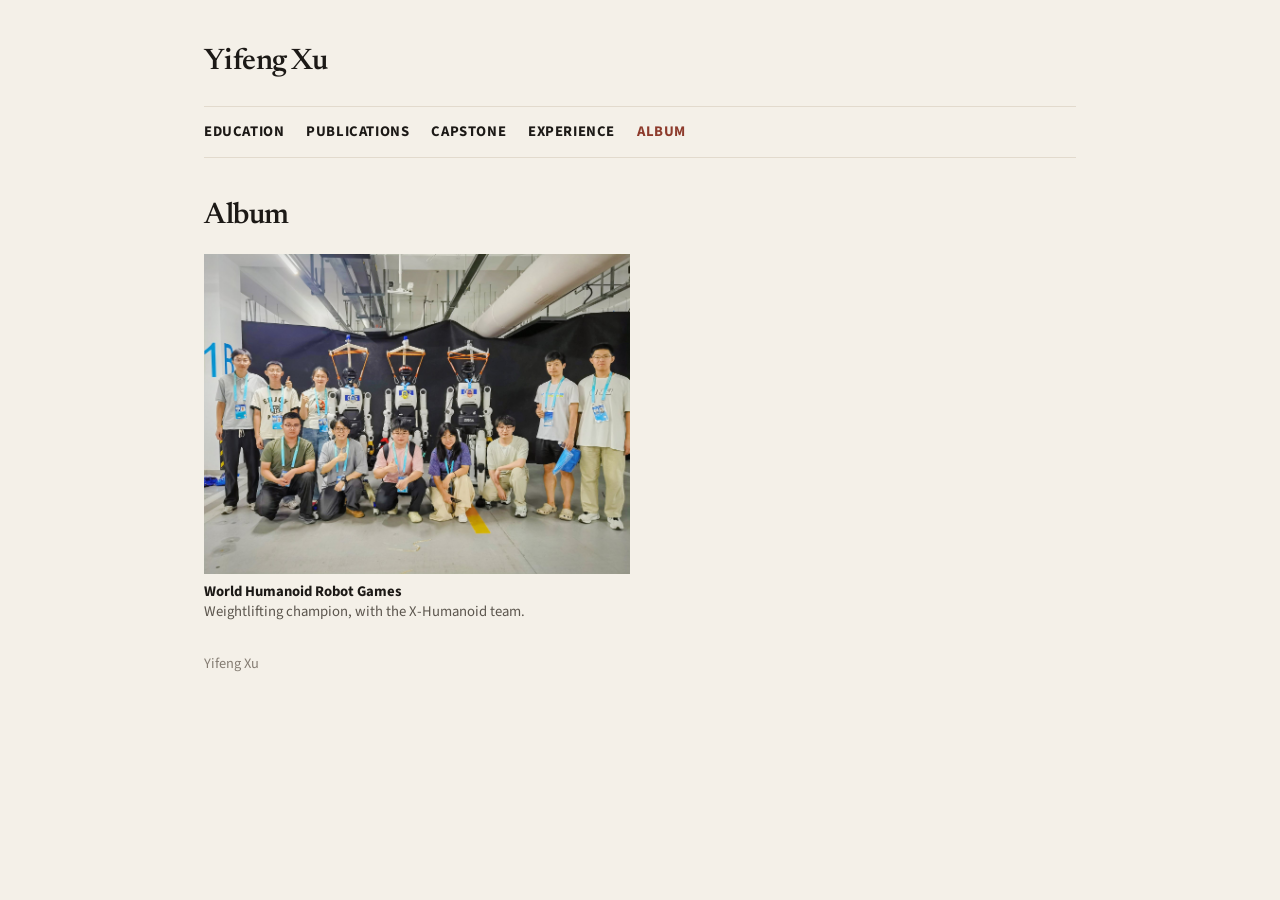
==== album.html @ a4d5b9a3 "Publish the current academic site." ====
<!DOCTYPE html>
<html lang="en">
<head>
  <meta charset="utf-8">
  <meta name="viewport" content="width=device-width, initial-scale=1">
  <title>Album — Yifeng Xu</title>
  <meta name="description" content="Photographs from Yifeng Xu's research and life.">
  <link rel="preconnect" href="https://fonts.googleapis.com">
  <link rel="preconnect" href="https://fonts.gstatic.com" crossorigin>
  <link href="https://fonts.googleapis.com/css2?family=Newsreader:ital,opsz,wght@0,6..72,450;0,6..72,560;1,6..72,450&family=Source+Sans+3:ital,wght@0,400;0,600;0,700;1,400&display=swap" rel="stylesheet">
  <link rel="stylesheet" href="style.css">
</head>
<body>
  <div class="wrap">
    <header class="page-head">
      <a href="index.html">Yifeng Xu</a>
    </header>

    <nav aria-label="Page">
      <a href="index.html#education">Education</a>
      <a href="index.html#publications">Publications</a>
      <a href="index.html#capstone">Capstone</a>
      <a href="index.html#experience">Experience</a>
      <a href="album.html" aria-current="page">Album</a>
    </nav>

    <main>
      <section>
        <h2>Album</h2>
        <div class="album">
          <figure>
            <a href="assets/album/wrc_weightlifting.jpg">
              <img src="assets/album/wrc_weightlifting.jpg" alt="X-Humanoid team with three humanoid robots at the World Humanoid Robot Games weightlifting competition" width="1800" height="1350">
            </a>
            <figcaption><strong>World Humanoid Robot Games</strong> Weightlifting champion, with the X-Humanoid team.</figcaption>
          </figure>
        </div>
      </section>
    </main>

    <footer>
      <p>Yifeng Xu</p>
    </footer>
  </div>

  <dialog class="lightbox" id="lightbox">
    <img alt="">
    <p></p>
  </dialog>
  <script>
    const lightbox = document.getElementById("lightbox");
    const lightboxImg = lightbox.querySelector("img");
    const lightboxCaption = lightbox.querySelector("p");

    document.querySelectorAll(".album a").forEach((link) => {
      link.addEventListener("click", (event) => {
        event.preventDefault();
        const photo = link.querySelector("img");
        const caption = link.closest("figure").querySelector("figcaption");
        lightboxImg.src = link.href;
        lightboxImg.alt = photo.alt;
        lightboxCaption.textContent = caption.innerText;
        lightbox.showModal();
      });
    });

    lightbox.addEventListener("click", () => lightbox.close());
  </script>
</body>
</html>
---- style.css ----
:root {
  --bg: #f4f0e8;
  --ink: #1c1916;
  --muted: #5c564e;
  --faint: #847c72;
  --line: #e2dacd;
  --accent: #8d3b2c;
  --serif: "Newsreader", "Iowan Old Style", Palatino, "Palatino Linotype", Georgia, serif;
  --sans: "Source Sans 3", "Segoe UI", Helvetica, Arial, sans-serif;
  --measure: 920px;
}

* { box-sizing: border-box; }

html { scroll-behavior: auto; }

body {
  margin: 0;
  background: var(--bg);
  color: var(--ink);
  font-family: var(--sans);
  font-size: 17.5px;
  line-height: 1.5;
}

.wrap {
  max-width: var(--measure);
  margin: 0 auto;
  padding: 48px 24px 32px;
}

a {
  color: var(--accent);
  text-decoration-thickness: 1px;
  text-underline-offset: 2px;
}

a:hover { text-decoration: none; }

.hero {
  display: grid;
  grid-template-columns: 1fr 196px;
  gap: 36px;
  align-items: start;
}

.kicker {
  margin: 0 0 8px;
  color: var(--accent);
  font-size: 0.82rem;
  font-weight: 700;
  letter-spacing: 0.08em;
  text-transform: uppercase;
}

h1 {
  margin: 0;
  font-family: var(--serif);
  font-weight: 560;
  font-size: 3.4rem;
  line-height: 0.95;
  letter-spacing: -0.02em;
}

.role {
  margin: 14px 0 0;
  color: var(--muted);
  font-size: 1.05rem;
}

.bio {
  margin: 16px 0 0;
  max-width: 38rem;
}

.identity {
  display: flex;
  flex-direction: column;
  align-items: center;
  width: 196px;
  margin-top: 0;
  text-align: center;
}

.contact {
  margin: 8px 0 0;
  font-size: 0.86rem;
  font-weight: 600;
  line-height: 1.3;
}

.contact + .contact { margin-top: 2px; }

.portrait {
  width: 168px;
  height: 168px;
  object-fit: cover;
  object-position: center;
  border-radius: 2px;
}

nav {
  display: flex;
  gap: 22px;
  margin-top: 28px;
  padding: 14px 0;
  border-top: 1px solid var(--line);
  border-bottom: 1px solid var(--line);
}

nav a {
  color: var(--ink);
  font-size: 0.92rem;
  font-weight: 700;
  letter-spacing: 0.04em;
  text-transform: uppercase;
  text-decoration: none;
}

nav a:hover,
nav a[aria-current="page"] { color: var(--accent); }

.page-head { margin: 0; }

.page-head a {
  color: var(--ink);
  font-family: var(--serif);
  font-size: 1.85rem;
  font-weight: 560;
  letter-spacing: -0.02em;
  line-height: 1;
  text-decoration: none;
}

.page-head a:hover { color: var(--accent); }

section { padding-top: 36px; }

h2 {
  margin: 0 0 6px;
  font-family: var(--serif);
  font-weight: 560;
  font-size: 1.85rem;
  letter-spacing: -0.015em;
}

.pub {
  display: grid;
  grid-template-columns: 168px 1fr;
  gap: 4px 20px;
  align-items: start;
  padding: 18px 0 16px;
}

.job {
  padding: 22px 0;
  border-bottom: 1px solid var(--line);
}

.pub h3,
.job h3 {
  margin: 0;
  font-weight: 700;
  line-height: 1.3;
}

.pub h3 {
  font-family: var(--sans);
  font-size: 1.05rem;
  letter-spacing: 0;
}

.pub { scroll-margin-top: 12px; }

#capstone { scroll-margin-top: 12px; }

.pub-no {
  margin-right: 0.35em;
  color: var(--accent);
  font-weight: 700;
}

.cite {
  color: var(--accent);
  font-size: 0.75em;
  font-weight: 700;
  line-height: 0;
  text-decoration: none;
  vertical-align: super;
}

.cite:hover { text-decoration: underline; }

.job h3 {
  font-family: var(--serif);
  font-weight: 560;
  font-size: 1.28rem;
  letter-spacing: -0.01em;
}

.authors,
.pub p,
.job p {
  margin: 3px 0 0;
}

.authors {
  color: var(--ink);
  font-size: 0.98rem;
  font-weight: 400;
  line-height: 1.4;
}

.authors strong {
  font-weight: 700;
}

.meta {
  color: #3f3a36;
  font-family: var(--serif);
  font-style: italic;
  font-size: 1rem;
}

.meta strong {
  font-style: italic;
}

.links {
  margin-top: 2px;
  font-size: 0.98rem;
}

.links a {
  color: #1a56c4;
  font-weight: 600;
  text-decoration: none;
}

.links a:hover { text-decoration: underline; }

.award {
  margin-left: 6px;
  color: #be185d;
  font-family: var(--sans);
  font-style: normal;
  font-weight: 700;
  font-size: 0.95rem;
}

.note {
  margin-left: 8px;
  color: var(--faint);
  font-family: var(--sans);
  font-style: normal;
  font-size: 0.85rem;
}

.teaser {
  display: flex;
  align-items: center;
  justify-content: center;
  width: 168px;
  height: 112px;
  margin: 2px 0 0;
  overflow: hidden;
  background: #ebe6dc;
}

.teaser img {
  display: block;
  width: 100%;
  height: 100%;
  max-width: none;
  max-height: none;
  object-fit: cover;
  object-position: center;
  background: transparent;
  border: none;
}

.teaser.fit img { object-fit: contain; }

.logo-row {
  display: flex;
  align-items: center;
  gap: 12px;
  margin: 0 0 8px;
}

.org-logo {
  display: block;
  height: 62px;
  width: auto;
  max-width: 100%;
  margin: 0 0 8px;
}

.logo-row .org-logo { margin: 0; }

.logo-row a {
  line-height: 0;
  text-decoration: none;
}

.school-logo-link {
  display: inline-block;
  line-height: 0;
  margin: 0 0 8px;
  text-decoration: none;
}

.school-logo {
  display: block;
  height: 40px;
  width: auto;
  max-width: 100%;
}

.school-logo-umich { height: 30px; }

.school-logo-xjtlu { height: 28px; }

.demo {
  display: block;
  width: 248px;
  max-width: 100%;
  height: auto;
  margin-top: 10px;
}

.job {
  display: grid;
  grid-template-columns: max-content 1fr;
  gap: 12px 28px;
  align-items: start;
}

.when {
  margin: 3px 0 0;
  color: var(--faint);
  font-size: 0.95rem;
  font-variant-numeric: tabular-nums;
  white-space: nowrap;
}

.where { color: var(--muted); }

.courses {
  list-style: none;
  display: grid;
  grid-template-columns: 1fr 1fr;
  gap: 1px 28px;
  margin: 4px 0 0;
  padding: 0;
}

.courses li {
  margin: 0;
  padding: 1px 0;
  font-size: 0.86rem;
  line-height: 1.35;
}

.courses .code {
  margin-right: 8px;
  color: var(--ink);
  font-weight: 700;
}

.courses li > span:last-child {
  margin-left: 6px;
  color: var(--faint);
}

.terrain {
  display: grid;
  grid-template-columns: repeat(4, minmax(0, 1fr));
  gap: 10px;
  margin: 14px 0 0;
}

.terrain a {
  display: flex;
  align-items: center;
  gap: 10px;
  min-width: 0;
  padding: 9px 12px;
  border: 1px solid var(--line);
  color: var(--ink);
  font-size: 0.9rem;
  line-height: 1.25;
  text-decoration: none;
}

.terrain a:hover {
  border-color: var(--accent);
  color: var(--accent);
}

.terrain strong {
  display: block;
  font-weight: 700;
}

.terrain .play {
  flex: none;
  width: 0;
  height: 0;
  border-style: solid;
  border-width: 7px 0 7px 11px;
  border-color: transparent transparent transparent currentColor;
}

.album {
  display: grid;
  grid-template-columns: repeat(2, minmax(0, 1fr));
  gap: 26px 20px;
  margin: 16px 0 0;
}

.album figure { margin: 0; }

.album a {
  display: block;
  line-height: 0;
  background: #ebe6dc;
}

.album img {
  display: block;
  width: 100%;
  min-width: 0;
  max-width: 100%;
  height: auto;
  aspect-ratio: 4 / 3;
  object-fit: cover;
  object-position: center;
}

.album figcaption {
  margin-top: 8px;
  color: var(--muted);
  font-size: 0.92rem;
  line-height: 1.4;
}

.album figcaption strong {
  display: block;
  color: var(--ink);
  font-weight: 700;
}

.lightbox {
  width: min(1280px, 94vw);
  max-height: 92vh;
  margin: auto;
  padding: 0;
  border: none;
  background: transparent;
  overflow: visible;
}

.lightbox::backdrop {
  background: rgba(28, 25, 22, 0.78);
}

.lightbox img,
.lightbox video {
  display: block;
  width: 100%;
  max-height: 82vh;
  object-fit: contain;
  background: #1c1916;
}

.lightbox img[hidden],
.lightbox video[hidden] {
  display: none;
}

.lightbox p {
  margin: 10px 0 0;
  color: #f4f0e8;
  font-size: 0.95rem;
  line-height: 1.4;
}

footer {
  margin-top: 8px;
  padding: 22px 0 12px;
  color: var(--faint);
  font-size: 0.9rem;
}

footer p { margin: 0; }

@media (max-width: 680px) {
  .wrap { padding-top: 28px; }

  h1 { font-size: 2.6rem; }

  .hero {
    grid-template-columns: 1fr;
  }

  .identity {
    order: -1;
    align-items: flex-start;
    width: auto;
    margin-top: 0;
    margin-bottom: 8px;
    text-align: left;
  }

  .portrait {
    width: 128px;
    height: 128px;
  }

  .job { grid-template-columns: 1fr; gap: 2px; }

  .courses { grid-template-columns: 1fr; }

  .pub {
    grid-template-columns: 112px 1fr;
    gap: 12px;
    align-items: start;
  }

  .teaser {
    width: 112px;
    height: 76px;
  }

  nav { flex-wrap: wrap; row-gap: 8px; }

  nav a { flex-shrink: 0; }

  .album { grid-template-columns: minmax(0, 1fr); }

  .terrain { grid-template-columns: repeat(2, minmax(0, 1fr)); }
}
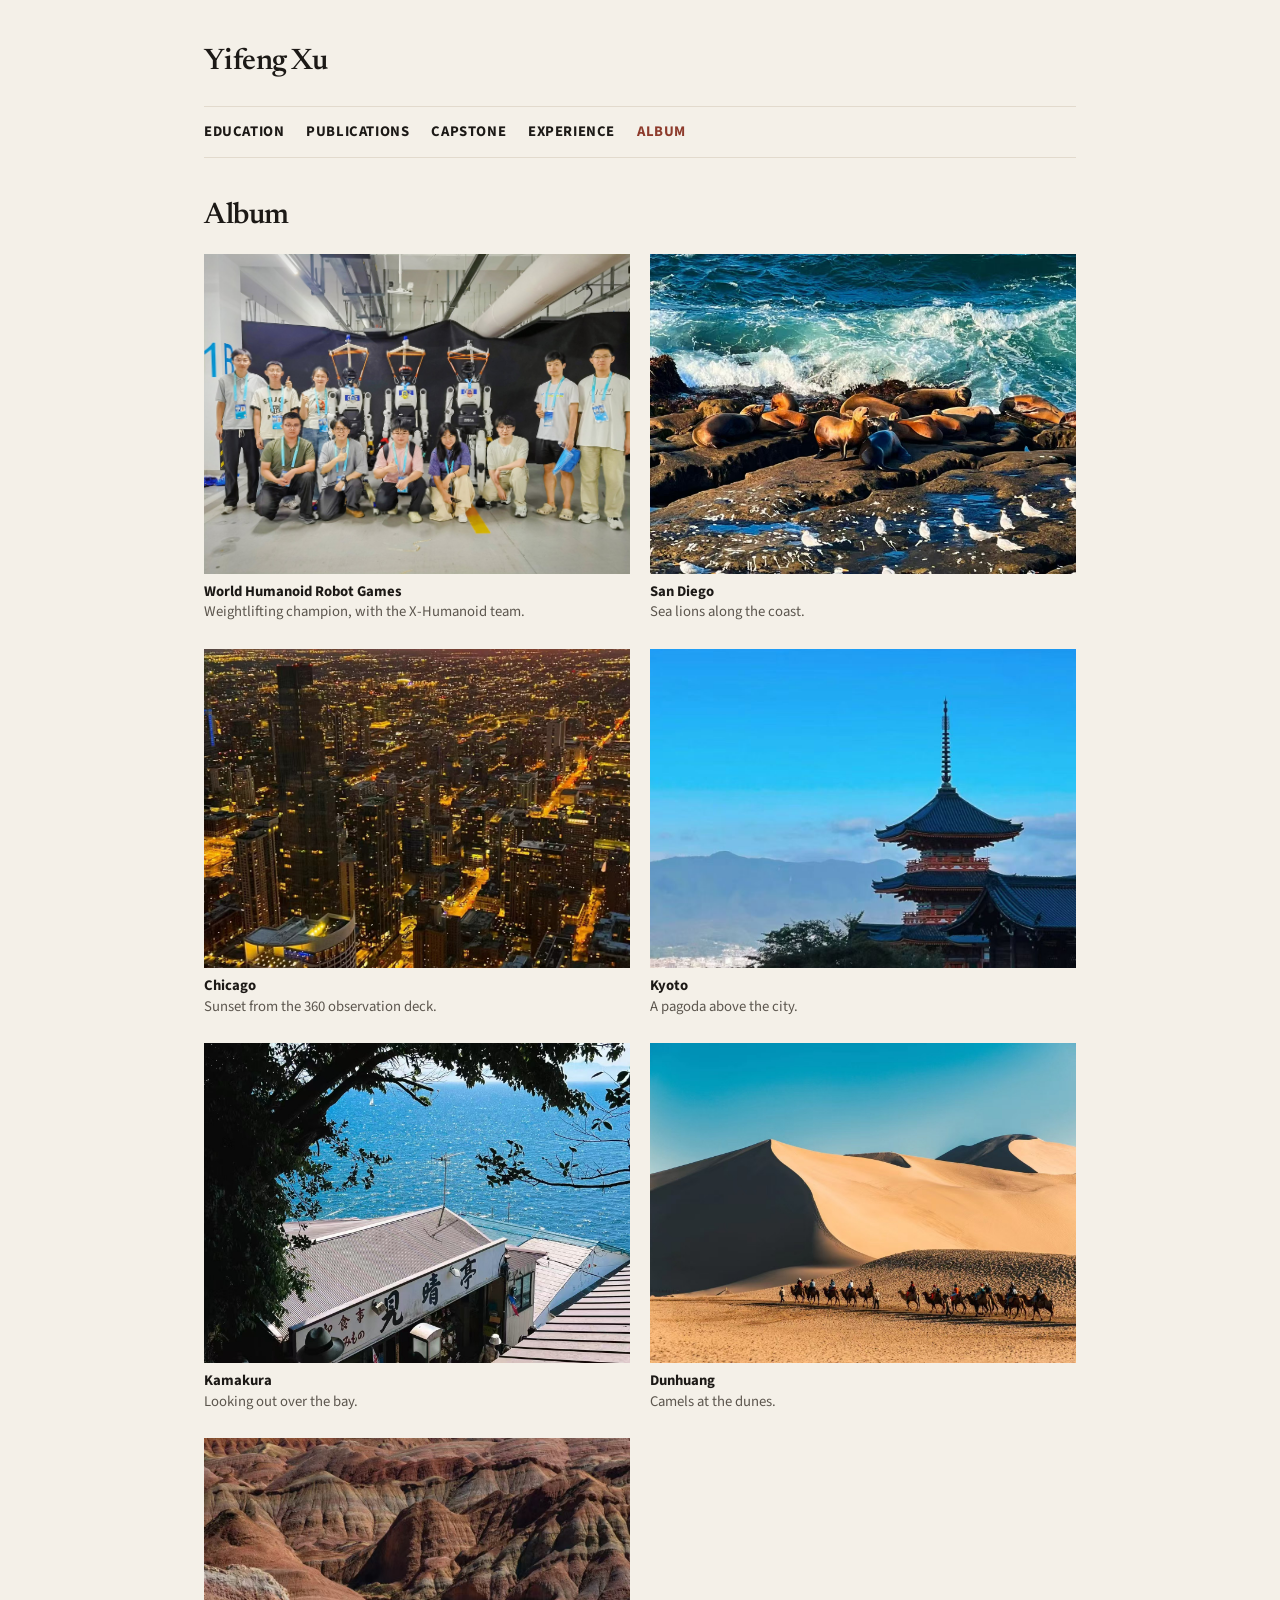
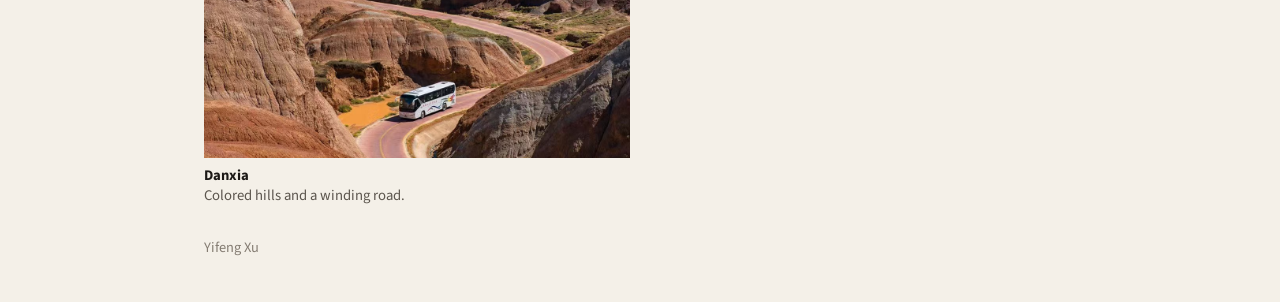
==== commit 229e3fab: "Add private visit counts and the travel album." ====
--- a/album.html
+++ b/album.html
@@ -34,6 +34,42 @@
             </a>
             <figcaption><strong>World Humanoid Robot Games</strong> Weightlifting champion, with the X-Humanoid team.</figcaption>
           </figure>
+          <figure>
+            <a href="assets/album/san_diego.jpg">
+              <img src="assets/album/san_diego.jpg" alt="Sea lions resting on the rocks along the San Diego coast" width="1442" height="1080">
+            </a>
+            <figcaption><strong>San Diego</strong> Sea lions along the coast.</figcaption>
+          </figure>
+          <figure>
+            <a href="assets/album/chicago.jpg">
+              <img src="assets/album/chicago.jpg" alt="Chicago skyline at sunset from the 360 observation deck" width="1080" height="1440">
+            </a>
+            <figcaption><strong>Chicago</strong> Sunset from the 360 observation deck.</figcaption>
+          </figure>
+          <figure>
+            <a href="assets/album/kyoto.jpg">
+              <img src="assets/album/kyoto.jpg" alt="A pagoda above Kyoto, with the city and mountains beyond" width="1080" height="1439">
+            </a>
+            <figcaption><strong>Kyoto</strong> A pagoda above the city.</figcaption>
+          </figure>
+          <figure>
+            <a href="assets/album/kamakura.jpg">
+              <img src="assets/album/kamakura.jpg" alt="A hillside shop in Kamakura looking out over the bay" width="1440" height="1080">
+            </a>
+            <figcaption><strong>Kamakura</strong> Looking out over the bay.</figcaption>
+          </figure>
+          <figure>
+            <a href="assets/album/dunhuang.jpg">
+              <img src="assets/album/dunhuang.jpg" alt="A line of camels crossing the dunes at Dunhuang" width="1618" height="1080">
+            </a>
+            <figcaption><strong>Dunhuang</strong> Camels at the dunes.</figcaption>
+          </figure>
+          <figure>
+            <a href="assets/album/danxia.jpg">
+              <img src="assets/album/danxia.jpg" alt="A bus on a winding road through the colored hills of Danxia" width="1080" height="1618">
+            </a>
+            <figcaption><strong>Danxia</strong> Colored hills and a winding road.</figcaption>
+          </figure>
         </div>
       </section>
     </main>
@@ -66,5 +102,7 @@
 
     lightbox.addEventListener("click", () => lightbox.close());
   </script>
+  <script data-goatcounter="https://eigenxu.goatcounter.com/count"
+          async src="https://gc.zgo.at/count.js"></script>
 </body>
 </html>
--- a/style.css
+++ b/style.css
@@ -215,6 +215,19 @@
   font-weight: 700;
 }
 
+.pub .tldr {
+  margin: 6px 0 0;
+  color: rgba(92, 86, 78, 0.68);
+  font-size: 0.82rem;
+  line-height: 1.4;
+}
+
+.pub .tldr span {
+  margin-right: 0.35em;
+  font-weight: 700;
+  letter-spacing: 0.03em;
+}
+
 .meta {
   color: #3f3a36;
   font-family: var(--serif);
@@ -380,6 +393,29 @@
   margin: 14px 0 0;
 }
 
+.terrain.modes {
+  display: flex;
+  flex-wrap: wrap;
+  gap: 6px;
+  margin: 8px 0 0;
+}
+
+.terrain.modes a {
+  width: auto;
+  padding: 3px 8px;
+  gap: 6px;
+  font-size: 0.78rem;
+}
+
+.terrain.modes strong {
+  display: inline;
+  margin-right: 0.28em;
+}
+
+.terrain.modes .play {
+  border-width: 4px 0 4px 6px;
+}
+
 .terrain a {
   display: flex;
   align-items: center;
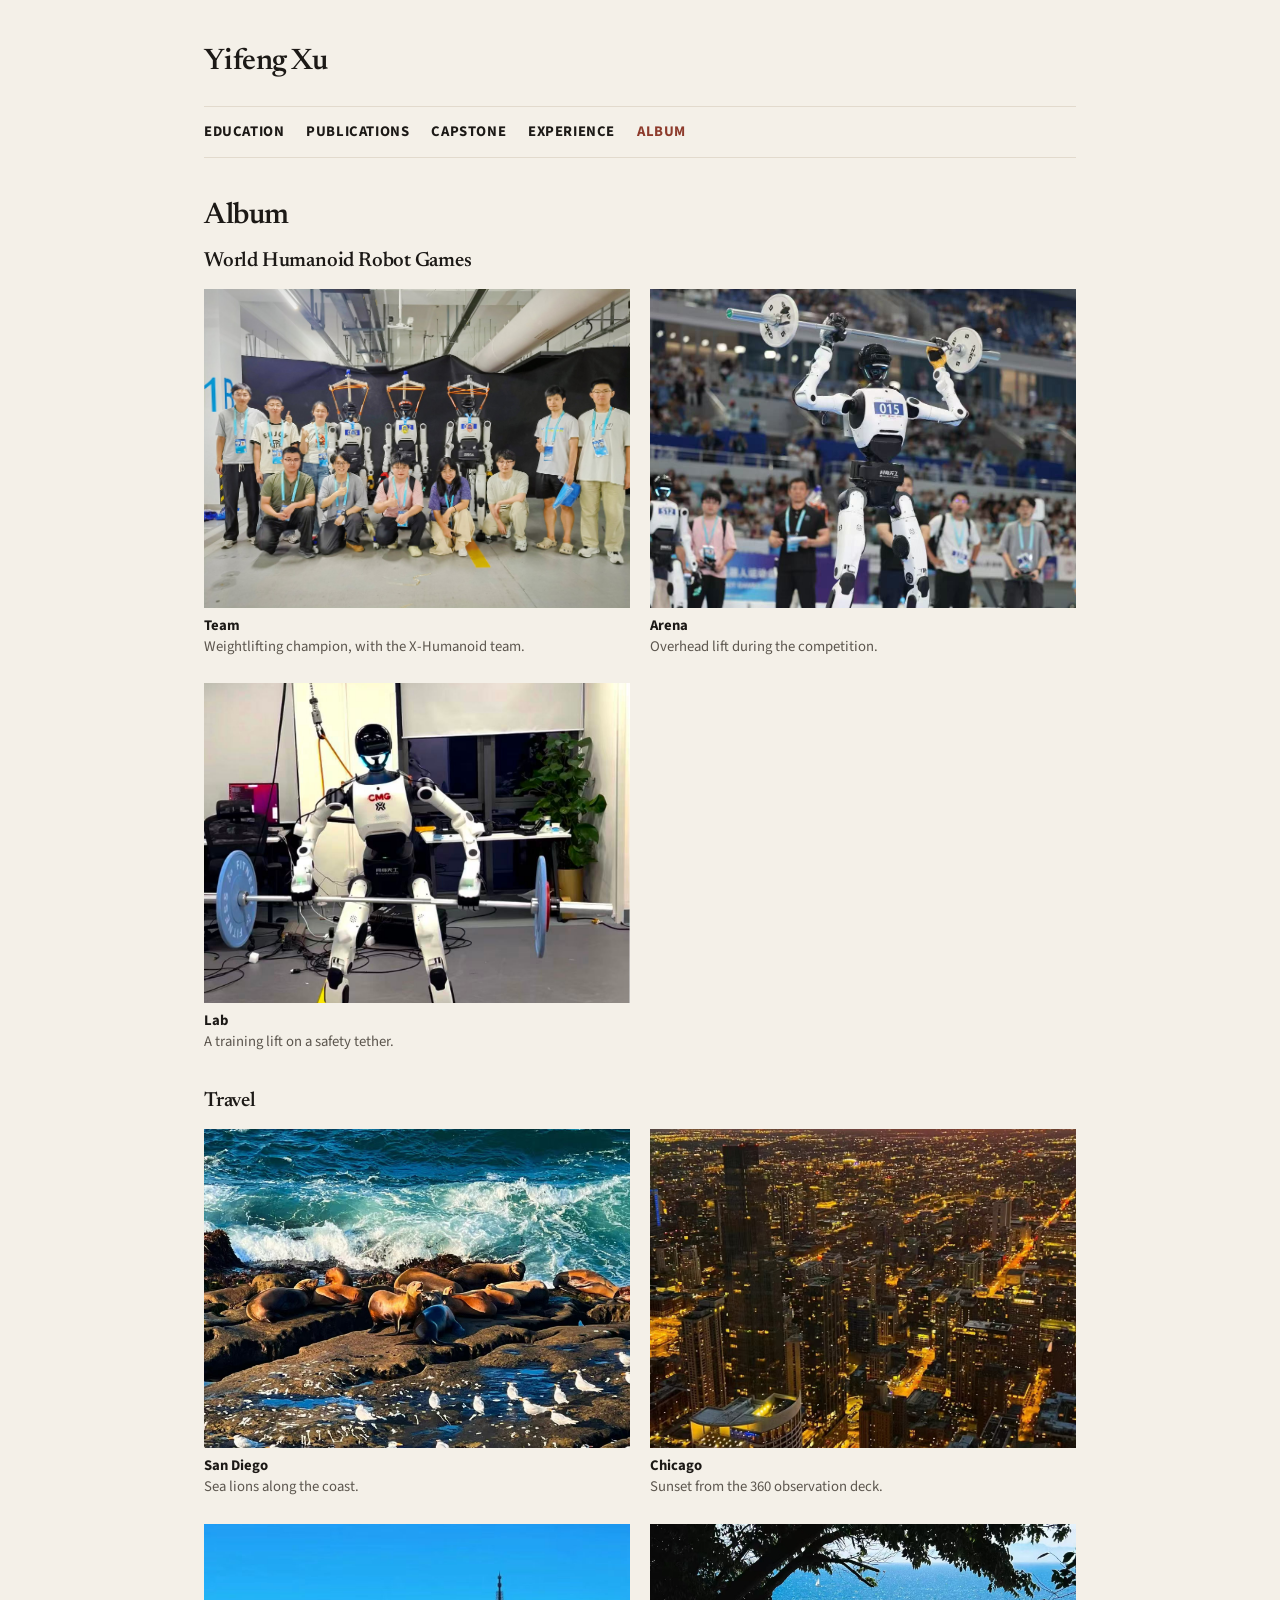
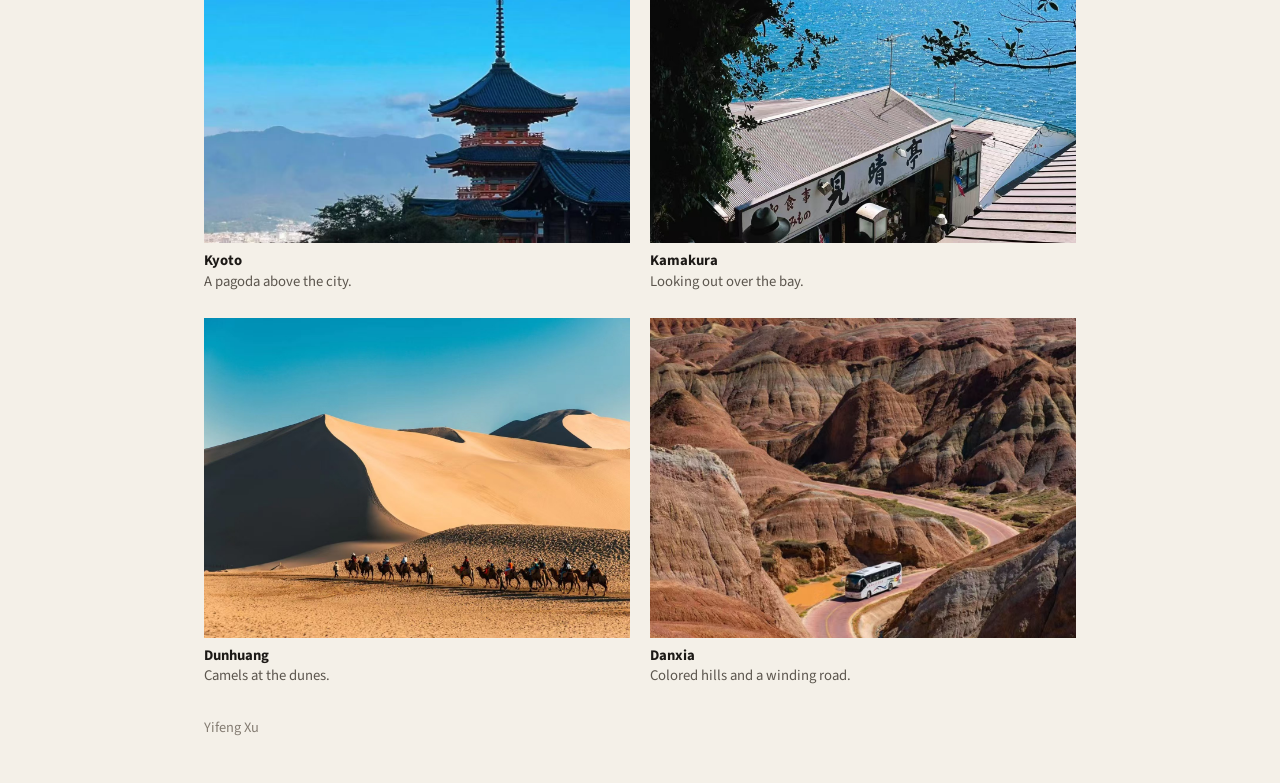
==== commit e094217a: "Publish the experience updates, paper summaries, and split album." ====
--- a/album.html
+++ b/album.html
@@ -27,13 +27,32 @@
     <main>
       <section>
         <h2>Album</h2>
-        <div class="album">
-          <figure>
-            <a href="assets/album/wrc_weightlifting.jpg">
-              <img src="assets/album/wrc_weightlifting.jpg" alt="X-Humanoid team with three humanoid robots at the World Humanoid Robot Games weightlifting competition" width="1800" height="1350">
-            </a>
-            <figcaption><strong>World Humanoid Robot Games</strong> Weightlifting champion, with the X-Humanoid team.</figcaption>
-          </figure>
+        <div class="album-set" id="games">
+          <h3>World Humanoid Robot Games</h3>
+          <div class="album">
+            <figure>
+              <a href="assets/album/wrc_weightlifting.jpg">
+                <img src="assets/album/wrc_weightlifting.jpg" alt="X-Humanoid team with three humanoid robots at the World Humanoid Robot Games weightlifting competition" width="1800" height="1350">
+              </a>
+              <figcaption><strong>Team</strong> Weightlifting champion, with the X-Humanoid team.</figcaption>
+            </figure>
+            <figure>
+              <a href="assets/album/robot_weightlifting.jpg">
+                <img src="assets/album/robot_weightlifting.jpg" alt="A humanoid robot holding a barbell overhead in the competition arena" width="1280" height="853">
+              </a>
+              <figcaption><strong>Arena</strong> Overhead lift during the competition.</figcaption>
+            </figure>
+            <figure>
+              <a href="assets/album/robot2_weightlifting.jpg">
+                <img src="assets/album/robot2_weightlifting.jpg" alt="A humanoid robot holding a barbell in a lab, supported by a safety tether" width="1170" height="1420">
+              </a>
+              <figcaption><strong>Lab</strong> A training lift on a safety tether.</figcaption>
+            </figure>
+          </div>
+        </div>
+        <div class="album-set" id="travel">
+          <h3>Travel</h3>
+          <div class="album">
           <figure>
             <a href="assets/album/san_diego.jpg">
               <img src="assets/album/san_diego.jpg" alt="Sea lions resting on the rocks along the San Diego coast" width="1442" height="1080">
@@ -70,6 +89,7 @@
             </a>
             <figcaption><strong>Danxia</strong> Colored hills and a winding road.</figcaption>
           </figure>
+          </div>
         </div>
       </section>
     </main>
--- a/style.css
+++ b/style.css
@@ -309,6 +309,12 @@
   margin: 0 0 8px;
 }
 
+a.org-link {
+  display: block;
+  line-height: 0;
+  text-decoration: none;
+}
+
 .logo-row .org-logo { margin: 0; }
 
 .logo-row a {
@@ -448,11 +454,22 @@
   border-color: transparent transparent transparent currentColor;
 }
 
+.album-set { margin-top: 8px; }
+.album-set + .album-set { margin-top: 34px; }
+
+.album-set h3 {
+  margin: 0;
+  font-family: var(--serif);
+  font-weight: 560;
+  font-size: 1.28rem;
+  letter-spacing: -0.01em;
+}
+
 .album {
   display: grid;
   grid-template-columns: repeat(2, minmax(0, 1fr));
   gap: 26px 20px;
-  margin: 16px 0 0;
+  margin: 12px 0 0;
 }
 
 .album figure { margin: 0; }
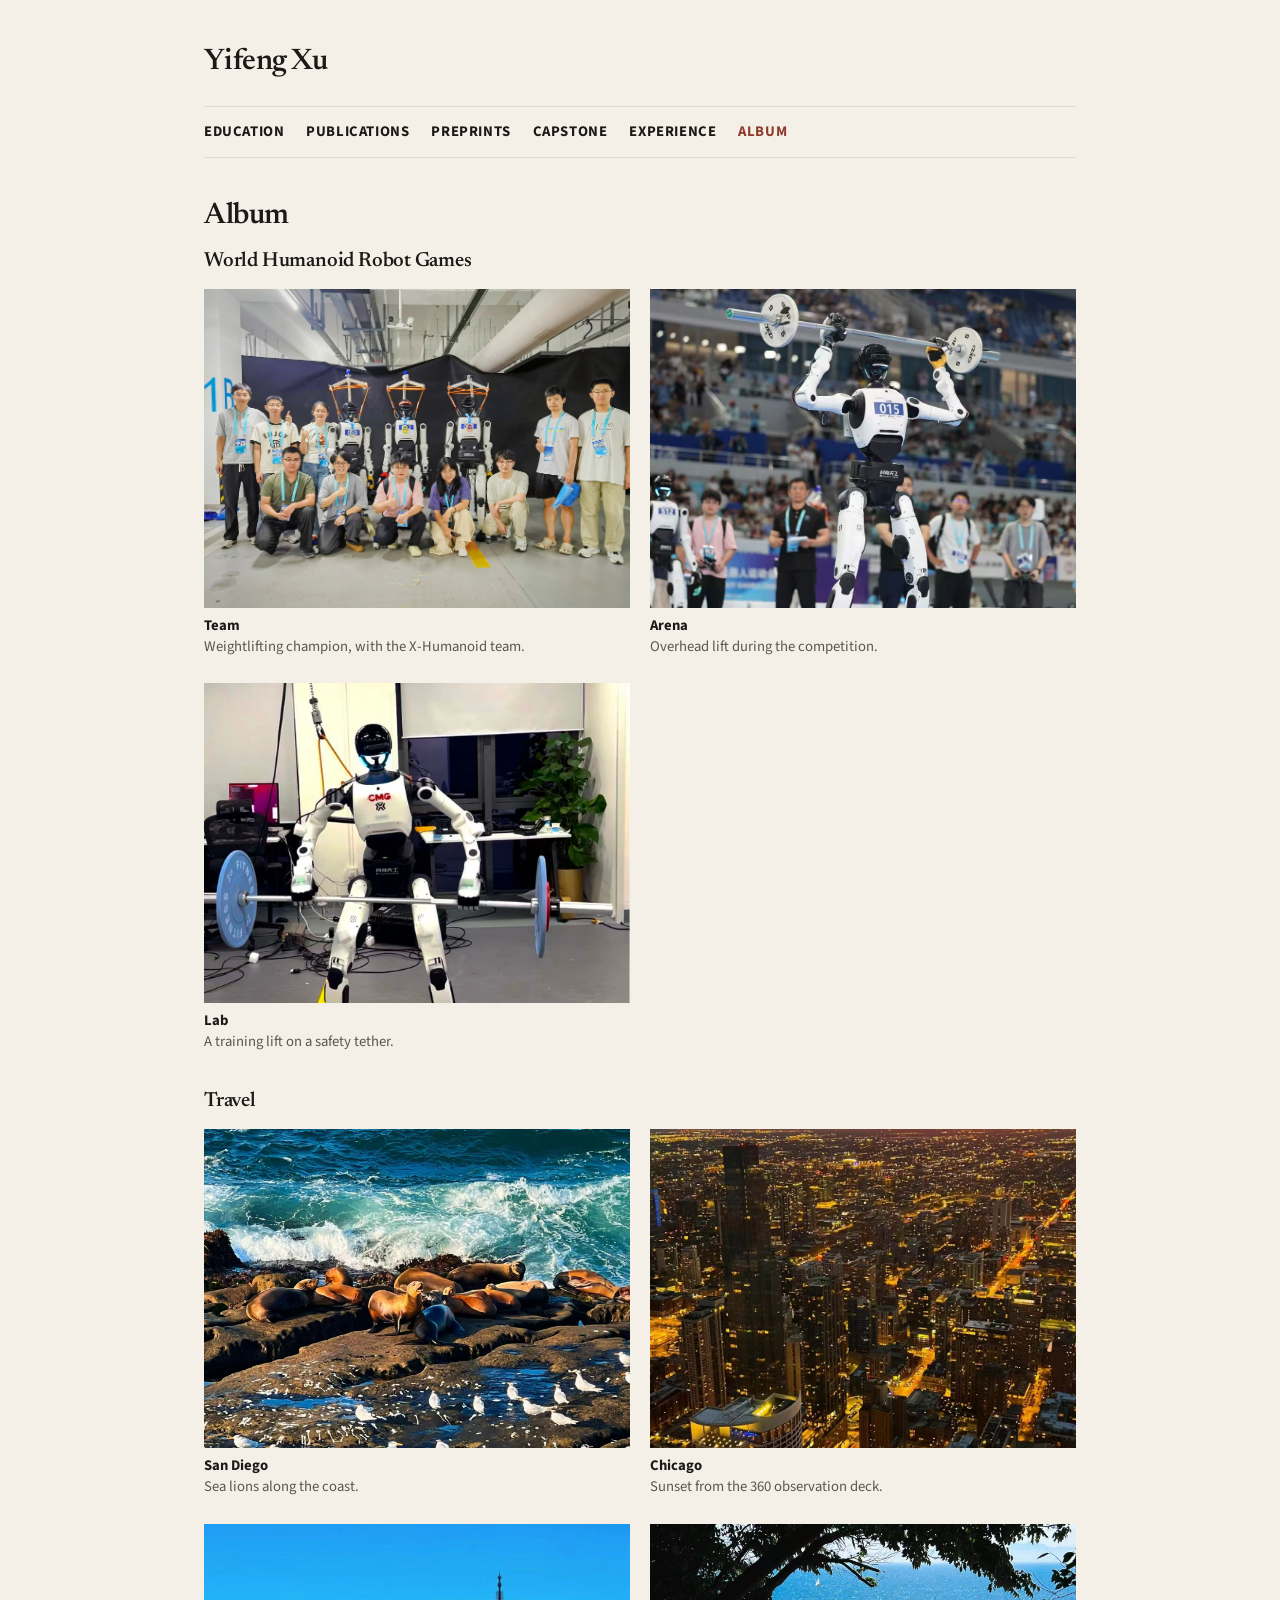
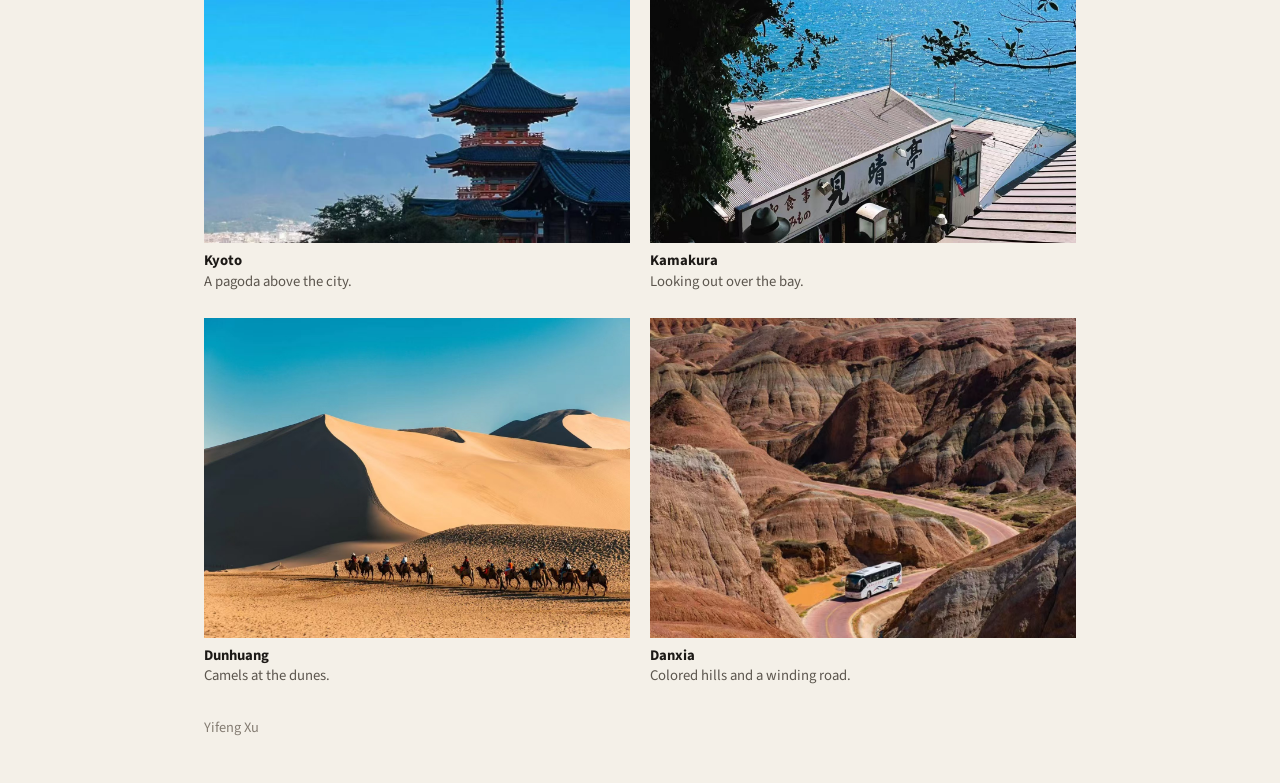
==== commit ada0dcab: "Add the watermarked generalization parkour demo and list preprints separately. Co-authored-by: Curso" ====
--- a/album.html
+++ b/album.html
@@ -19,6 +19,7 @@
     <nav aria-label="Page">
       <a href="index.html#education">Education</a>
       <a href="index.html#publications">Publications</a>
+      <a href="index.html#preprints">Preprints</a>
       <a href="index.html#capstone">Capstone</a>
       <a href="index.html#experience">Experience</a>
       <a href="album.html" aria-current="page">Album</a>
--- a/style.css
+++ b/style.css
@@ -245,6 +245,7 @@
 }
 
 .links a {
+  margin-right: 0.7em;
   color: #1a56c4;
   font-weight: 600;
   text-decoration: none;
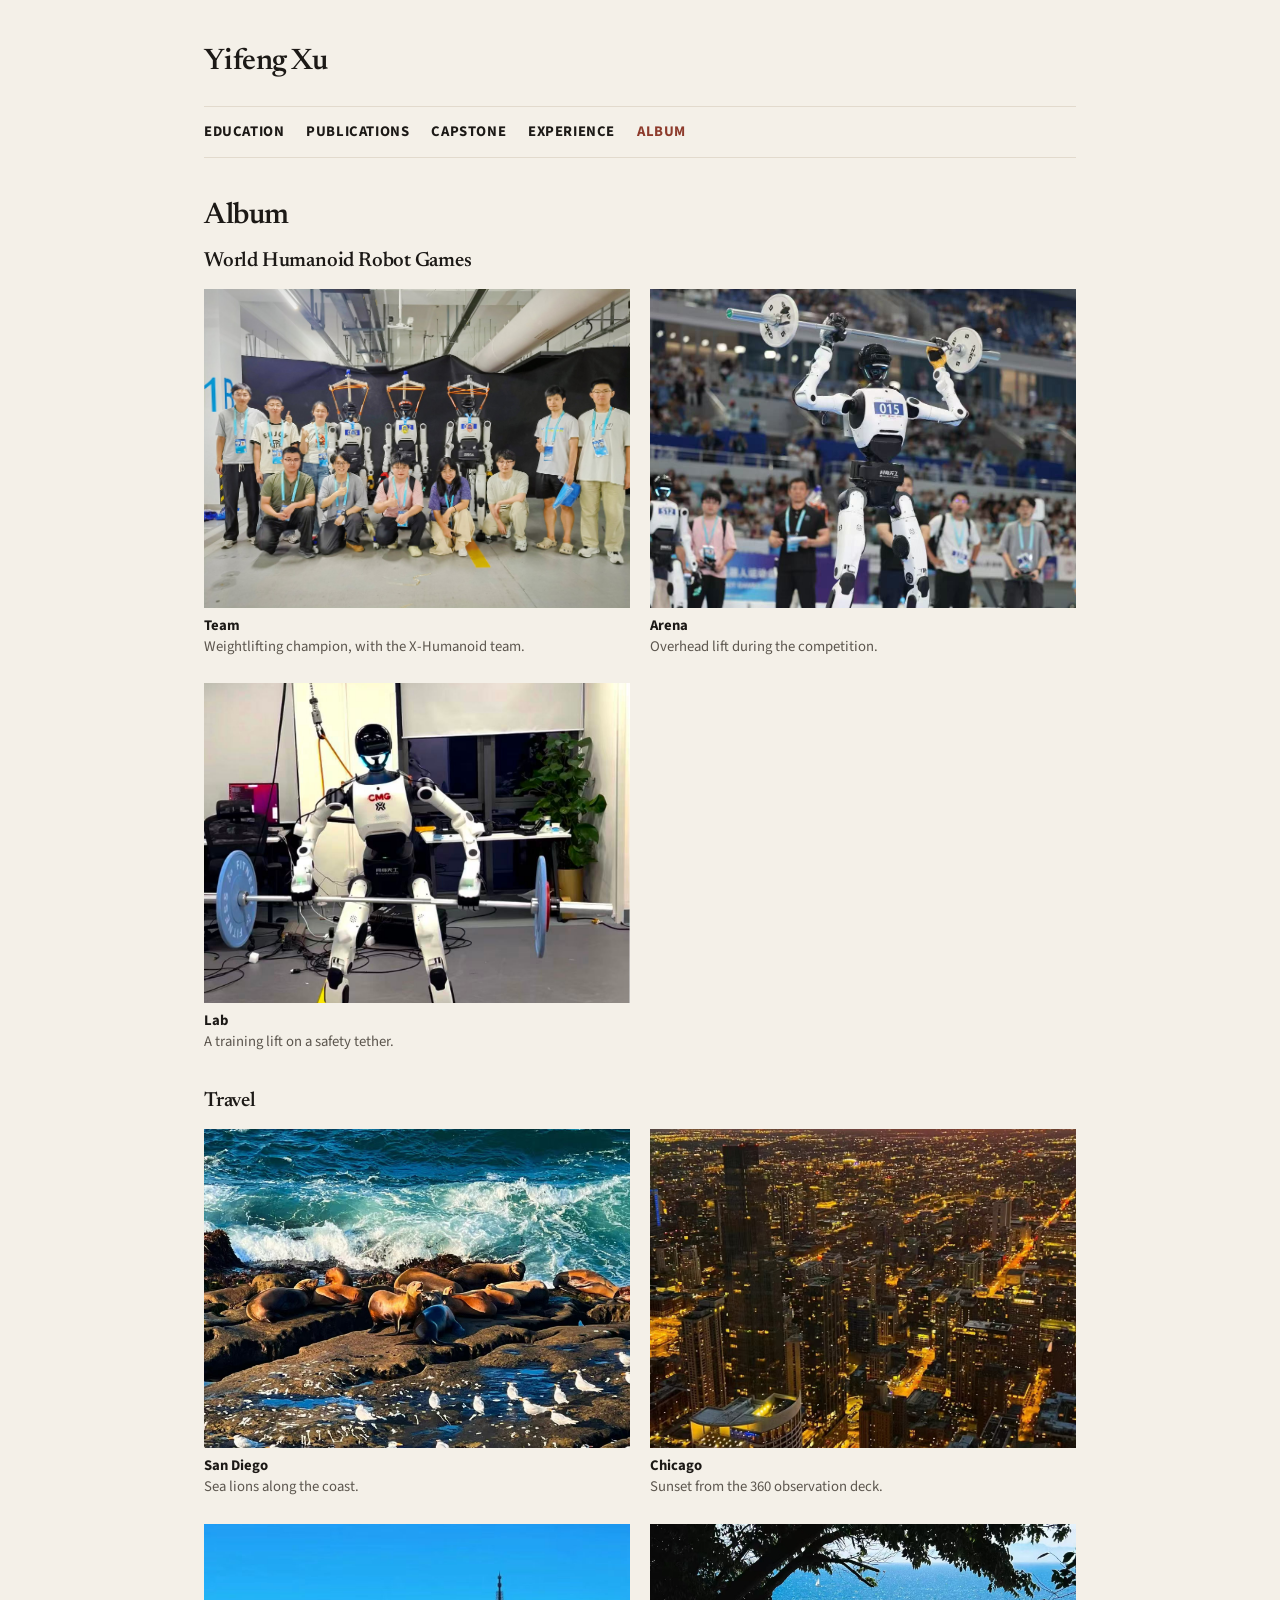
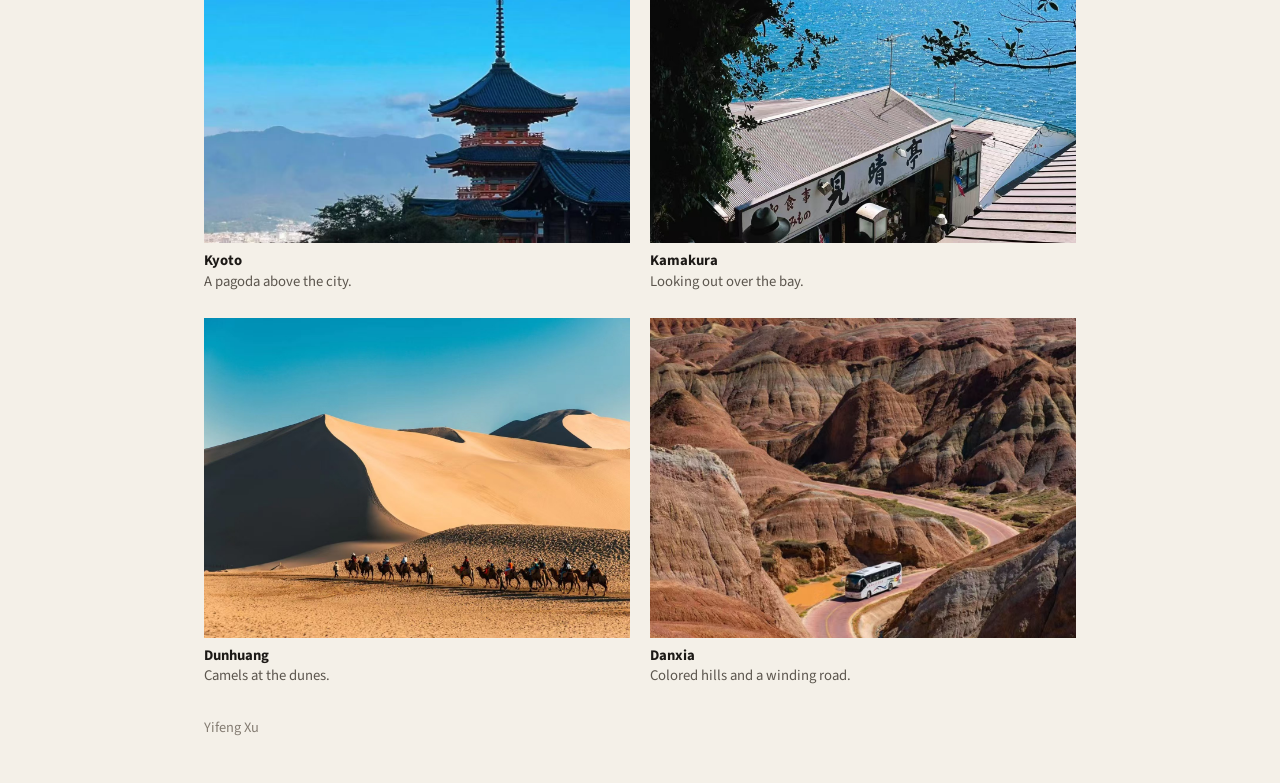
==== commit e5f2ea66: "List every paper under Publications." ====
--- a/album.html
+++ b/album.html
@@ -19,7 +19,6 @@
     <nav aria-label="Page">
       <a href="index.html#education">Education</a>
       <a href="index.html#publications">Publications</a>
-      <a href="index.html#preprints">Preprints</a>
       <a href="index.html#capstone">Capstone</a>
       <a href="index.html#experience">Experience</a>
       <a href="album.html" aria-current="page">Album</a>
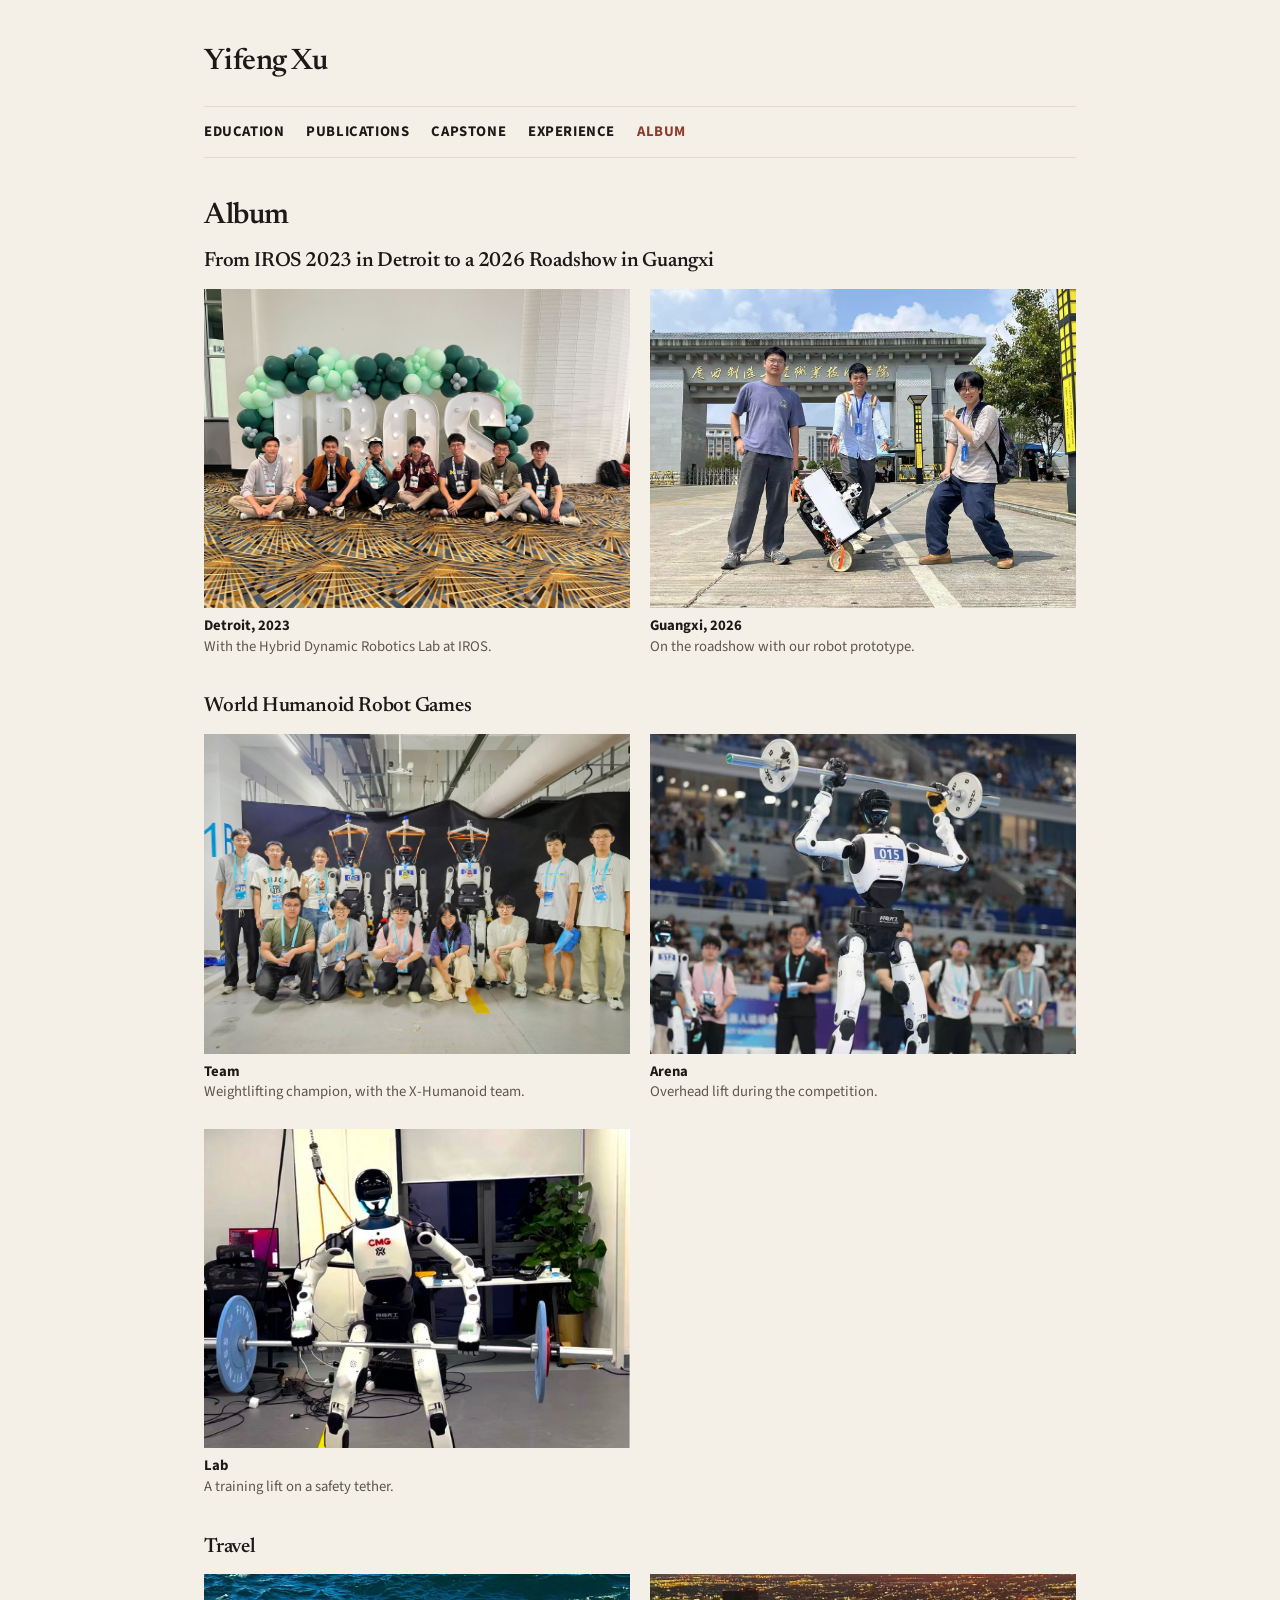
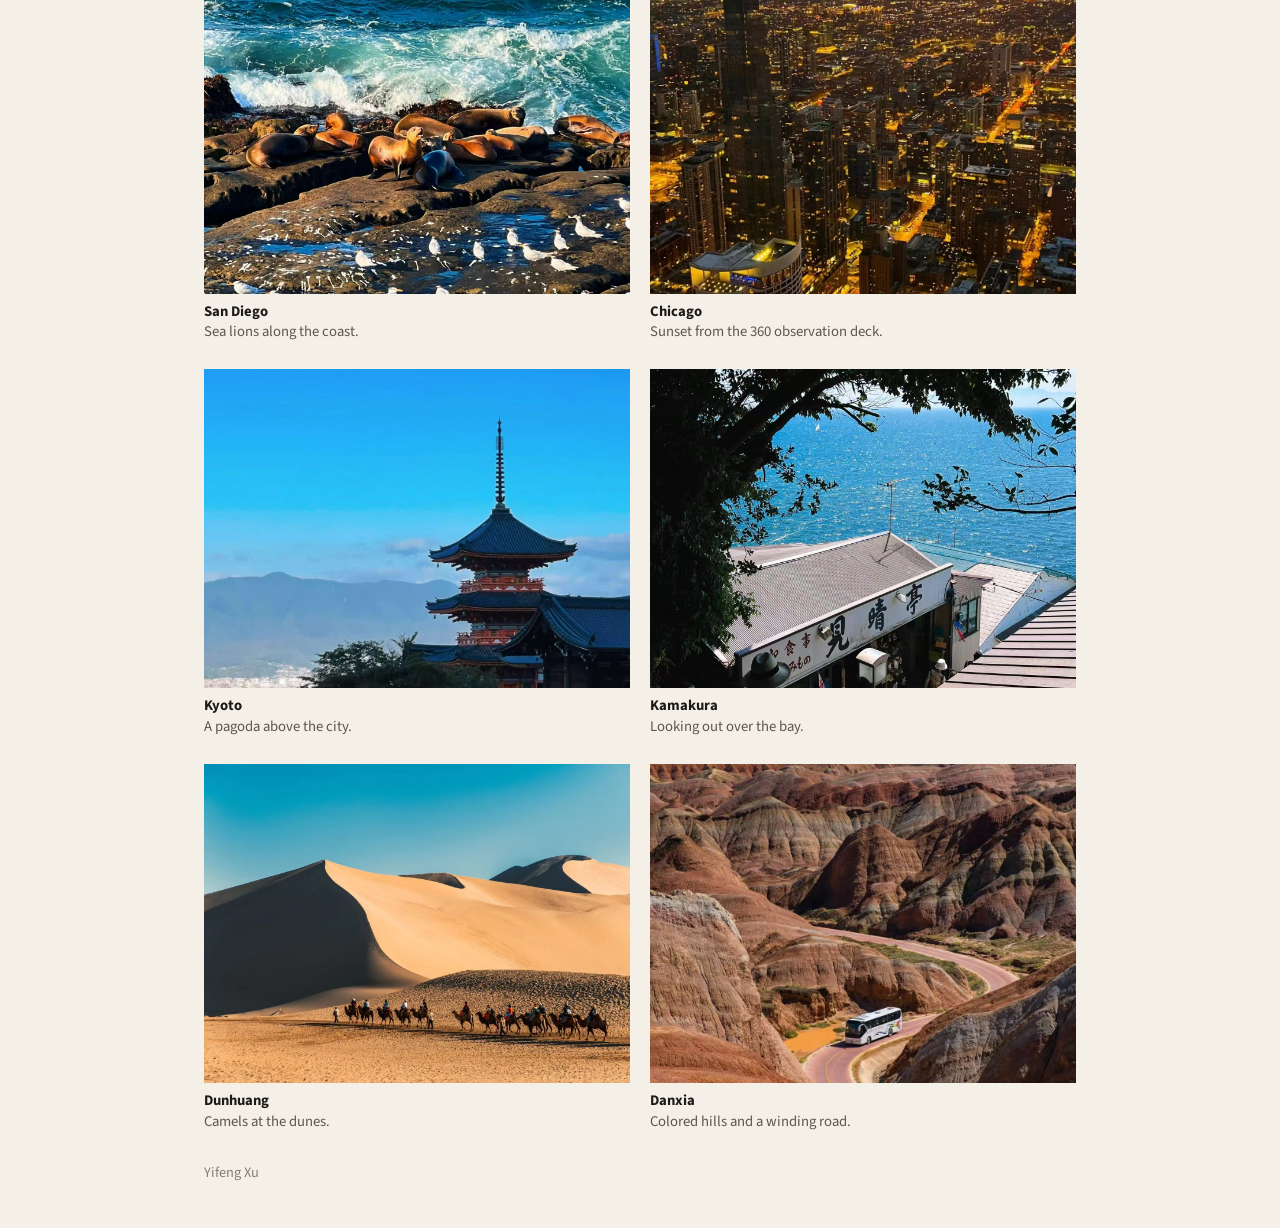
==== commit 800fd77e: "Add a startup album from IROS 2023 in Detroit to the 2026 Guangxi roadshow. Link it from the stealth" ====
--- a/album.html
+++ b/album.html
@@ -27,6 +27,23 @@
     <main>
       <section>
         <h2>Album</h2>
+        <div class="album-set" id="startup">
+          <h3>From IROS 2023 in Detroit to a 2026 Roadshow in Guangxi</h3>
+          <div class="album">
+            <figure>
+              <a href="assets/album/iros23_detroit.jpg">
+                <img src="assets/album/iros23_detroit.jpg" alt="Seven Hybrid Dynamic Robotics Lab members sitting in front of the IROS sign in Detroit" width="1800" height="1350">
+              </a>
+              <figcaption><strong>Detroit, 2023</strong> With the Hybrid Dynamic Robotics Lab at IROS.</figcaption>
+            </figure>
+            <figure>
+              <a href="assets/album/guangxi_roadshow.jpg">
+                <img src="assets/album/guangxi_roadshow.jpg" alt="Three team members with a wheeled robot prototype in front of a college gate in Guangxi" width="1800" height="1012">
+              </a>
+              <figcaption><strong>Guangxi, 2026</strong> On the roadshow with our robot prototype.</figcaption>
+            </figure>
+          </div>
+        </div>
         <div class="album-set" id="games">
           <h3>World Humanoid Robot Games</h3>
           <div class="album">
